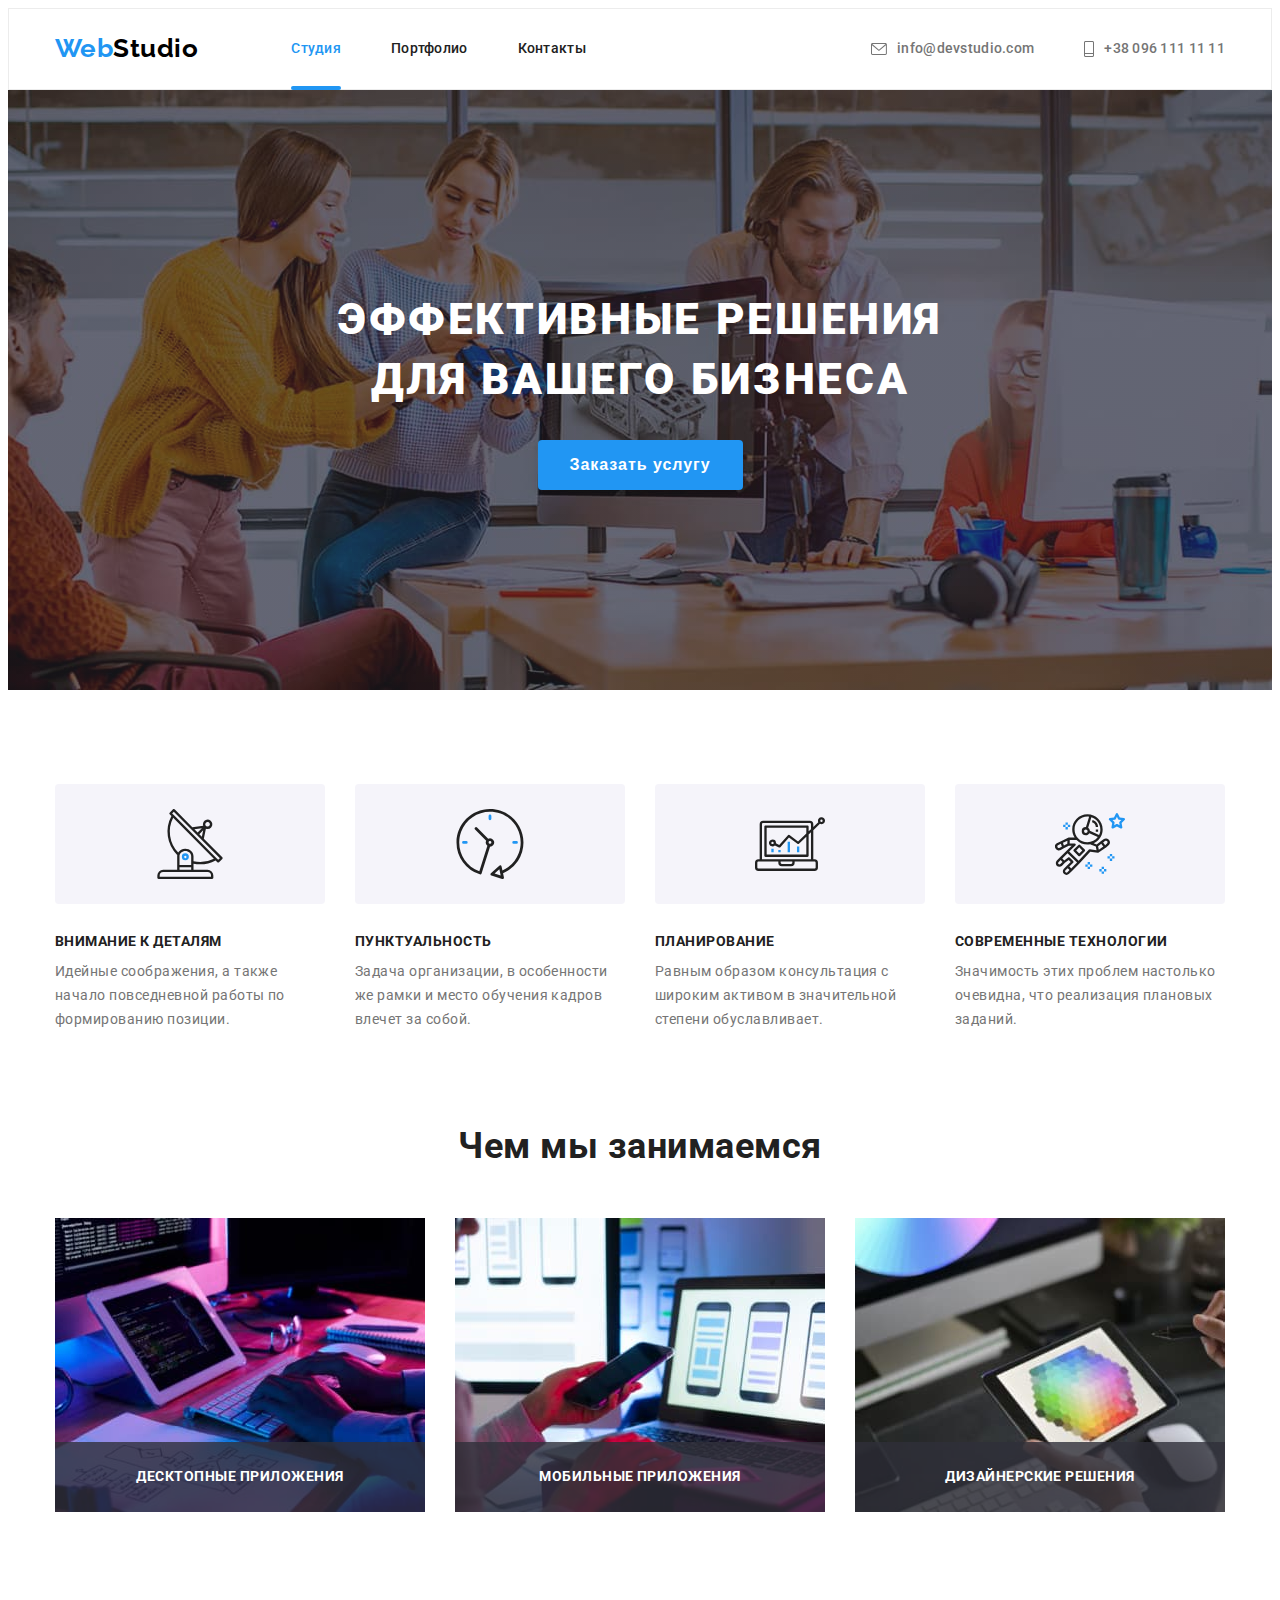
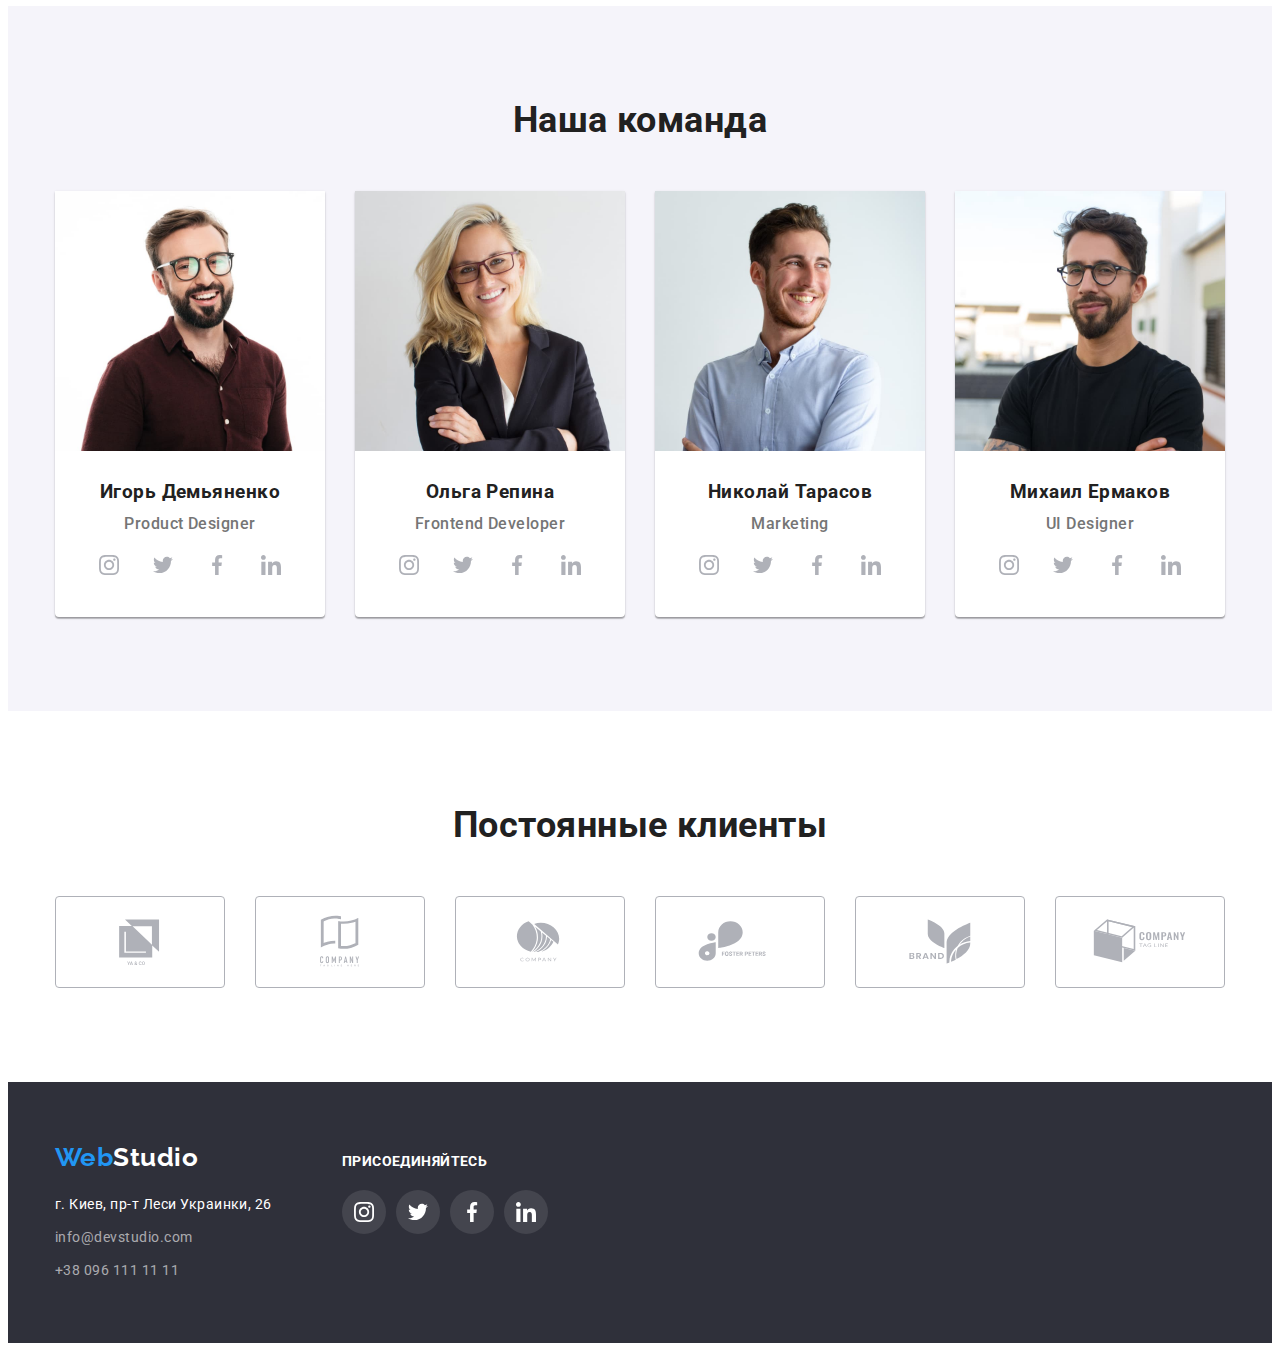
==== index.html @ a9500a22 "Добавляет стартовые файлы проекта" ====
<!DOCTYPE html>
<html lang="ru">
  <head>
    <meta charset="UTF-8" />
    <meta name="viewport" content="width=device-width, initial-scale=1.0" />
    <title>Document</title>
    <link rel="preconnect" href="https://fonts.gstatic.com" />
    <link
      href="https://fonts.googleapis.com/css2?family=Raleway:wght@700&family=Roboto:wght@400;500;700;900&display=swap"
      rel="stylesheet"
    />
    <link
      rel="stylesheet"
      href="https://cdnjs.cloudflare.com/ajax/libs/modern-normalize/1.0.0/modern-normalize.min.css"
      integrity="sha512-ISS7cAi1PEhQ8jnbJpJZMd29NlhNj4AWYyLOSp2CE/CsHxTCu+r+t0D2yoJudVrd0/8fTVPUVDzY5Tvli75u/g=="
      crossorigin="anonymous"
      referrerpolicy="no-referrer"
    />
    <link rel="stylesheet" href="./css/styles.css" />
  </head>

  <body>
    <!-- Шапка сайта -->
    <header class="page-header">
      <div class="container main-nav">
        <nav class="nav">
          <a href="./index.html" class="logo">
            <span class="logo-web">Web</span
            ><span class="logo-studio">Studio</span>
          </a>
          <ul class="site-nav list">
            <li class="item">
              <a href="./index.html" class="link active-link">Студия</a>
            </li>
            <li class="item">
              <a href="./portfolio.html" class="link">Портфолио</a>
            </li>
            <li class="item">
              <a href="#address" class="link">Контакты</a>
            </li>
          </ul>
        </nav>

        <ul class="contact list">
          <li class="item">
            <a href="mailto:info@devstudio.com" class="contact-link mail"
              ><svg class="icon-mail" width="16" height="12">
                <use href="./images/icon.svg#icon-mail"></use>
              </svg>
              info@devstudio.com</a
            >
          </li>
          <li class="item">
            <a href="tel:+380961111111" class="contact-link tel">
              <svg class="icon-tel" width="10" height="16">
                <use href="./images/icon.svg#icon-tel"></use>
              </svg>
              +38 096 111 11 11</a
            >
          </li>
        </ul>
      </div>
    </header>

    <main>
      <!-- Герой -->
      <section class="hero">
        <div class="container">
          <h1 class="hero-title">эффективные решения для вашего бизнеса</h1>
          <button data-modal-open type="button" class="button">
            Заказать услугу
          </button>
        </div>
      </section>

      <!-- Преимущества -->
      <section class="section">
        <div class="container">
          <h2 class="none">Преимущества</h2>
          <ul class="feature-list list">
            <li class="item">
              <h3 class="title">ВНИМАНИЕ К ДЕТАЛЯМ</h3>
              <p class="text">
                Идейные соображения, а также начало повседневной работы по
                формированию позиции.
              </p>
            </li>
            <li class="item">
              <h3 class="title">ПУНКТУАЛЬНОСТЬ</h3>
              <p class="text">
                Задача организации, в особенности же рамки и место обучения
                кадров влечет за собой.
              </p>
            </li>
            <li class="item">
              <h3 class="title">ПЛАНИРОВАНИЕ</h3>
              <p class="text">
                Равным образом консультация с широким активом в значительной
                степени обуславливает.
              </p>
            </li>
            <li class="item">
              <h3 class="title">СОВРЕМЕННЫЕ ТЕХНОЛОГИИ</h3>
              <p class="text">
                Значимость этих проблем настолько очевидна, что реализация
                плановых заданий.
              </p>
            </li>
          </ul>
        </div>
      </section>

      <!-- Чем мы занимаемся -->
      <section class="section no-pdn-top">
        <div class="container">
          <h2 class="section-title">Чем мы занимаемся</h2>

          <ul class="job-list list">
            <li class="item">
              <img src="./images/print.jpg" alt="" width="370" height="294" />
              <p class="text-action">десктопные приложения</p>
            </li>
            <li class="item">
              <img src="./images/choose.jpg" alt="" width="370" height="294" />
              <p class="text-action">мобильные приложения</p>
            </li>
            <li class="item">
              <img src="./images/paint.jpg" alt="" width="370" height="294" />
              <p class="text-action">дизайнерские решения</p>
            </li>
          </ul>
        </div>
      </section>

      <!-- Команда -->
      <section class="team section">
        <div class="container">
          <h2 class="section-title">Наша команда</h2>
          <ul class="team-list list">
            <li class="item">
              <img src="./images/Igor.jpg" alt="" width="270" height="260" />
              <div class="card">
                <h3 class="title">Игорь Демьяненко</h3>
                <p lang="en" class="text">Product Designer</p>
                <ul class="social-networks list">
                  <li class="item">
                    <a href="" class="social-link">
                      <svg class="icon-insta" width="20" height="20">
                        <use href="./images/icon.svg#icon-instagram"></use>
                      </svg>
                    </a>
                  </li>
                  <li class="item">
                    <a href="" class="social-link">
                      <svg class="icon-insta" width="20" height="20">
                        <use href="./images/icon.svg#icon-twitter"></use>
                      </svg>
                    </a>
                  </li>
                  <li class="item">
                    <a href="" class="social-link">
                      <svg class="icon-insta" width="20" height="20">
                        <use href="./images/icon.svg#icon-facebook"></use>
                      </svg>
                    </a>
                  </li>
                  <li class="item">
                    <a href="" class="social-link">
                      <svg class="icon-insta" width="20" height="20">
                        <use href="./images/icon.svg#icon-linkedin"></use>
                      </svg>
                    </a>
                  </li>
                </ul>
              </div>
            </li>
            <li class="item">
              <img src="./images/Olga.jpg" alt="" width="270" height="260" />
              <div class="card">
                <h3 class="title">Ольга Репина</h3>
                <p lang="en" class="text">Frontend Developer</p>
                <ul class="social-networks list">
                  <li class="item">
                    <a href="" class="social-link">
                      <svg class="icon-insta" width="20" height="20">
                        <use href="./images/icon.svg#icon-instagram"></use>
                      </svg>
                    </a>
                  </li>
                  <li class="item">
                    <a href="" class="social-link">
                      <svg class="icon-insta" width="20" height="20">
                        <use href="./images/icon.svg#icon-twitter"></use>
                      </svg>
                    </a>
                  </li>
                  <li class="item">
                    <a href="" class="social-link">
                      <svg class="icon-insta" width="20" height="20">
                        <use href="./images/icon.svg#icon-facebook"></use>
                      </svg>
                    </a>
                  </li>
                  <li class="item">
                    <a href="" class="social-link">
                      <svg class="icon-insta" width="20" height="20">
                        <use href="./images/icon.svg#icon-linkedin"></use>
                      </svg>
                    </a>
                  </li>
                </ul>
              </div>
            </li>
            <li class="item">
              <img src="./images/Nikolai.jpg" alt="" width="270" height="260" />
              <div class="card">
                <h3 class="title">Николай Тарасов</h3>
                <p lang="en" class="text">Marketing</p>
                <ul class="social-networks list">
                  <li class="item">
                    <a href="" class="social-link">
                      <svg class="icon-insta" width="20" height="20">
                        <use href="./images/icon.svg#icon-instagram"></use>
                      </svg>
                    </a>
                  </li>
                  <li class="item">
                    <a href="" class="social-link">
                      <svg class="icon-insta" width="20" height="20">
                        <use href="./images/icon.svg#icon-twitter"></use>
                      </svg>
                    </a>
                  </li>
                  <li class="item">
                    <a href="" class="social-link">
                      <svg class="icon-insta" width="20" height="20">
                        <use href="./images/icon.svg#icon-facebook"></use>
                      </svg>
                    </a>
                  </li>
                  <li class="item">
                    <a href="" class="social-link">
                      <svg class="icon-insta" width="20" height="20">
                        <use href="./images/icon.svg#icon-linkedin"></use>
                      </svg>
                    </a>
                  </li>
                </ul>
              </div>
            </li>
            <li class="item">
              <img src="./images/Michal.jpg" alt="" width="270" height="260" />
              <div class="card">
                <h3 class="title">Михаил Ермаков</h3>
                <p lang="en" class="text">UI Designer</p>
                <ul class="social-networks list">
                  <li class="item">
                    <a href="" class="social-link">
                      <svg class="icon-insta" width="20" height="20">
                        <use href="./images/icon.svg#icon-instagram"></use>
                      </svg>
                    </a>
                  </li>
                  <li class="item">
                    <a href="" class="social-link">
                      <svg class="icon-twitter" width="20" height="20">
                        <use href="./images/icon.svg#icon-twitter"></use>
                      </svg>
                    </a>
                  </li>
                  <li class="item">
                    <a href="" class="social-link">
                      <svg class="icon-fb" width="20" height="20">
                        <use href="./images/icon.svg#icon-facebook"></use>
                      </svg>
                    </a>
                  </li>
                  <li class="item">
                    <a href="" class="social-link">
                      <svg class="icon-linkedin" width="20" height="20">
                        <use href="./images/icon.svg#icon-linkedin"></use>
                      </svg>
                    </a>
                  </li>
                </ul>
              </div>
            </li>
          </ul>
        </div>
      </section>

      <!-- Компании -->
      <section class="section">
        <div class="container">
          <h2 class="section-title">Постоянные клиенты</h2>
          <ul class="company-list list">
            <li class="item">
              <a href="" class="company-link">
                <svg class="icon-logo1" width="106" height="60">
                  <use href="./images/icon.svg#icon-Logo1"></use>
                </svg>
              </a>
            </li>
            <li class="item">
              <a href="" class="company-link">
                <svg class="icon-logo2" width="106" height="60">
                  <use href="./images/icon.svg#icon-Logo2"></use>
                </svg>
              </a>
            </li>
            <li class="item">
              <a href="" class="company-link">
                <svg class="icon-logo3" width="106" height="60">
                  <use href="./images/icon.svg#icon-Logo3"></use>
                </svg>
              </a>
            </li>
            <li class="item">
              <a href="" class="company-link">
                <svg class="icon-logo4" width="106" height="60">
                  <use href="./images/icon.svg#icon-Logo4"></use>
                </svg>
              </a>
            </li>
            <li class="item">
              <a href="" class="company-link">
                <svg class="icon-logo5" width="106" height="60">
                  <use href="./images/icon.svg#icon-Logo5"></use>
                </svg>
              </a>
            </li>
            <li class="item">
              <a href="" class="company-link">
                <svg class="icon-logo6" width="106" height="60">
                  <use href="./images/icon.svg#icon-Logo6"></use>
                </svg>
              </a>
            </li>
          </ul>
        </div>
      </section>
    </main>

    <!-- Футер -->
    <footer class="footer">
      <div class="container">
        <div class="footer-address">
          <a href="./index.html" class="logotip">
            <span class="logo-web">Web</span
            ><span class="logo-studio white-color">Studio</span>
          </a>
          <address class="address">
            <p class="town">г. Киев, пр-т Леси Украинки, 26</p>
            <ul class="footer-list list">
              <li class="item">
                <a href="mailto:info@devstudio.com" class="footer-link">
                  info@devstudio.com</a
                >
              </li>
              <li class="item">
                <a href="tel:+380961111111" class="footer-link"
                  >+38 096 111 11 11</a
                >
              </li>
            </ul>
          </address>
        </div>
        <div class="footer-social">
          <p class="footer-title">присоединяйтесь</p>
          <ul class="footer-social-list list">
            <li class="item">
              <a href="" class="footer-social-link">
                <svg class="footer-icon-insta" width="20" height="20">
                  <use href="./images/icon.svg#icon-instagram"></use>
                </svg>
              </a>
            </li>
            <li class="item">
              <a href="" class="footer-social-link">
                <svg class="footer-icon-twitter" width="20" height="20">
                  <use href="./images/icon.svg#icon-twitter"></use>
                </svg>
              </a>
            </li>
            <li class="item">
              <a href="" class="footer-social-link">
                <svg class="footer-icon-fb" width="20" height="20">
                  <use href="./images/icon.svg#icon-facebook"></use>
                </svg>
              </a>
            </li>
            <li class="item">
              <a href="" class="footer-social-link">
                <svg class="footer-icon-linkedin" width="20" height="20">
                  <use href="./images/icon.svg#icon-linkedin"></use>
                </svg>
              </a>
            </li>
          </ul>
        </div>
      </div>
    </footer>

    <div class="backdrop is-hidden" data-modal>
      <div class="modal">
        <button data-modal-close type="button" class="button-modal">
          <svg class="cross-icon" width="11" height="11">
            <use href="./images/icons.svg/cross.svg#icon-cross"></use>
          </svg>
        </button>
      </div>
    </div>

    <script src="./js/modal.js"></script>
  </body>
</html>
---- css/styles.css ----
/* цвет основного текста  #757575 */
/* вторичный цвет текста  #212121;
 */
/* белый #FFFFFF  */
/* акцент c #2196F3*/
/* вторичный цвет фона #2196F3; */

html {
  box-sizing: border-box;
}

*,
*::before,
*::after {
  box-sizing: inherit;
}

:root {
  --primary-text-color: #757575;
  --title-text-color: #212121;
  --accent-color: #2196f3;
  --primary-white-color: #ffffff;
  --primary-black-color: #000000;
  --bgd-color: #2f303a;
  --grey-color: #f5f4fa;
  --klients-fill: #afb1b8;
}

body {
  background-color: var(--primary-white-color);
  font-family: 'Roboto', sans-serif;
  color: var(--title-text-color);
  letter-spacing: 0.03em;
}

.container {
  width: 1200px;
  padding-left: 15px;
  padding-right: 15px;
  margin-left: auto;
  margin-right: auto;
}

.list {
  padding: 0;
  margin: 0;
  list-style: none;
}

img {
  display: block;
  max-width: 100%;
  height: auto;
}

a {
  text-decoration: none;
}

/* Header */

.page-header {
  border: 1px solid #ececec;
}

/* logo */

.logo-web {
  color: var(--accent-color);
}

.logo-studio {
  color: var(--primary-black-color);
}

.logo-studio.white-color {
  color: var(--primary-white-color);
}

.logo {
  font-family: 'Raleway', sans-serif;
  font-weight: 700;
  font-size: 26px;
  line-height: 1.19;
  padding-top: 24px;
  padding-bottom: 25px;
}

.logo:hover,
.logotip:hover {
  color: var(--accent-color);
  transition: color 250ms cubic-bezier(0.4, 0, 0.2, 1);
}

/* Nav */

.main-nav,
.nav {
  display: flex;
  align-items: center;
}

.site-nav {
  display: flex;
  margin-top: 0;
  margin-bottom: 0;
  margin-left: 93px;
  padding: 0;
}

.site-nav .item + .item {
  margin-left: 50px;
}

/*.site-nav .site-nav-li {
  margin-right: 50px;
}

.site-nav .site-nav-li:last-child {
  margin-right: 0;
}*/

/*.site-nav .site-nav-li:not(:last-child) {
  margin-right: 50px
}*/

.site-nav .link {
  position: relative;
  display: block;
  font-weight: 500;
  font-size: 14px;
  line-height: 1.14;
  letter-spacing: 0.02em;
  padding-top: 32px;
  padding-bottom: 32px;
}

/* Contact */

.contact {
  display: flex;
  margin: 0;
  padding: 0;
  margin-left: auto;
}

.contact .item {
  display: flex;
  align-items: center;
}

.contact .item + .item {
  margin-left: 50px;
}

.contact .contact-link {
  display: flex;
  align-items: center;
  color: var(--primary-text-color);
  fill: var(--primary-text-color);

  font-weight: 500;
  font-size: 14px;
  line-height: 1.14;
  letter-spacing: 0.02em;

  padding-top: 32px;
  padding-bottom: 32px;
}

.site-nav .link:hover,
.site-nav .link:focus,
.contact .contact-link:hover,
.contact .contact-link:focus,
.site-nav .active-link {
  color: var(--accent-color);
  fill: var(--accent-color);
  transition: color 250ms cubic-bezier(0.4, 0, 0.2, 1),
    fill 250ms cubic-bezier(0.4, 0, 0.2, 1);
}

.link.active-link::after {
  position: absolute;
  content: '';
  width: 100%;
  height: 4px;
  bottom: -1px;
  left: 0;
  background: var(--accent-color);
  border-radius: 2px;
}

.icon-mail,
.icon-tel {
  margin-right: 10px;
}

/* .mail::before {
  display: inline-flex;
  content: '';
  width: 16px;
  height: 12px;
  margin-right: 10px;
  background: var(--primary-white-color);
  background-image: url(../images/icons.svg/mail.svg);
  background-size: contain;
  background-repeat: no-repeat;
} */

/* .tel::before {
  display: inline-flex;
  content: '';
  width: 10px;
  height: 16px;
  margin-right: 10px;
  background: var(--primary-white-color);
  background-image: url(../images/icons.svg/tel.svg);
  background-size: contain;
  background-repeat: no-repeat; } */

.link {
  color: var(--title-text-color);
}

/* Hero */

.hero {
  background-image: linear-gradient(
      to right,
      rgba(47, 48, 58, 0.4),
      rgba(47, 48, 58, 0.4)
    ),
    url('../images/hero.jpg');
  background-color: var(--bgd-color);
  background-repeat: no-repeat;
  background-position: center;
  background-size: cover;

  max-width: 1600px;
  height: 600px;
  text-align: center;

  padding-top: 200px;
  padding-bottom: 200px;
  margin-left: auto;
  margin-right: auto;
}

.hero-title {
  color: var(--primary-white-color);
  font-weight: 900;
  font-size: 44px;
  line-height: 1.36;
  letter-spacing: 0.06em;
  text-transform: uppercase;

  width: 696px;
  margin-top: 0;
  margin-bottom: 30px;
  margin-left: auto;
  margin-right: auto;
}

/* Backdrop */

.backdrop {
  position: fixed;
  top: 0;
  left: 0;

  width: 100%;
  height: 100%;

  background: rgba(0, 0, 0, 0.2);
  opacity: 1;
  transition: opacity 250ms cubic-bezier(0.4, 0, 0.2, 1);
}

.backdrop.is-hidden {
  opacity: 0;
  pointer-events: none;
}

.backdrop.is-hidden .modal {
  transform: translate(-50%, -50%) scale(0.9);
}

.modal {
  position: absolute;
  top: 50%;
  left: 50%;
  transform: translate(-50%, -50%) scale(1);
  transition: transform 250ms cubic-bezier(0.4, 0, 0.2, 1);

  min-width: 528px;
  min-height: 581px;
  padding: 8px;

  background-color: var(--primary-white-color);
  box-shadow: 0px 1px 3px rgba(0, 0, 0, 0.12), 0px 1px 1px rgba(0, 0, 0, 0.14),
    0px 2px 1px rgba(0, 0, 0, 0.2);
  border-radius: 4px;
}

/* Button */

.button {
  display: block;
  color: var(--primary-white-color);
  background-color: var(--accent-color);
  font-weight: 700;
  font-size: 16px;
  line-height: 1.87;
  text-align: center;
  letter-spacing: 0.06em;
  cursor: pointer;
  border-radius: 4px;
  border: 0;
  box-shadow: 0px 4px 4px rgba(0, 0, 0, 0.15);
  padding: 10px 32px;
  margin: 0 auto;
  min-width: 200px;
  transition: background-color 250ms cubic-bezier(0.4, 0, 0.2, 1);
}

.button-modal {
  position: absolute;
  top: 8px;
  right: 8px;
  padding: 0;

  width: 30px;
  height: 30px;

  display: flex;
  justify-content: center;
  align-items: center;

  background: var(--primary-white-color);
  border: 1px solid rgba(0, 0, 0, 0.1);
  border-radius: 50%;
}

.button-modal:hover,
.button-modal:focus {
  cursor: pointer;
  transition: background-color 250ms cubic-bezier(0.4, 0, 0.2, 1);
}

.cross-icon {
  fill: currentColor;
}

.button-portfolio {
  display: block;
  background-color: var(--grey-color);
  font-weight: 500;
  font-size: 16px;
  line-height: 1.62;
  text-align: center;
  cursor: pointer;
  outline: none;
  border: 0;
  border-radius: 4px;
  padding: 6px 22px;
}

.button-all {
  display: block;
  color: var(--primary-white-color);
  background-color: var(--accent-color);
  font-weight: 500;
  font-size: 16px;
  line-height: 1.62;
  text-align: center;
  outline: none;
  border: 0;
  border-radius: 4px;
  padding: 6px 22px;
}

.button-all:hover,
.button-all:focus,
.button-portfolio:hover,
.button-portfolio:focus {
  color: var(--primary-white-color);
  background-color: var(--accent-color);
  outline: none;
  border: 0;
  box-shadow: 0px 3px 1px rgba(0, 0, 0, 0.1), 0px 1px 2px rgba(0, 0, 0, 0.08),
    0px 2px 2px rgba(0, 0, 0, 0.12);
  transition: background-color 250ms cubic-bezier(0.4, 0, 0.2, 1);
}

/* Section */

.section {
  padding-top: 94px;
  padding-bottom: 94px;
}

.team {
  background-color: var(--grey-color);
}

.section-title {
  font-weight: 700;
  font-size: 36px;
  line-height: 1.16;
  text-align: center;
  margin-top: 0;
  margin-bottom: 50px;
}

.no-pdn-top {
  padding-top: 0;
}

.none {
  display: none;
}

/* Portflio */

.btn-list {
  display: flex;
  margin-bottom: 50px;
  justify-content: center;
}

.btn-list .item:hover,
.btn-list .item:focus {
  box-shadow: 0px 3px 1px rgba(0, 0, 0, 0.1), 0px 1px 2px rgba(0, 0, 0, 0.08),
    0px 2px 2px rgba(0, 0, 0, 0.12);
  cursor: pointer;
  transition: background-color 250ms cubic-bezier(0.4, 0, 0.2, 1),
    box-shadow 250ms cubic-bezier(0.4, 0, 0.2, 1);
}

.btn-list .item + .item {
  margin-left: 8px;
}

.portfolio-list {
  display: flex;
  flex-wrap: wrap;
}

.portfolio-list .item {
  width: 370px;
  margin-right: 30px;
  margin-bottom: 30px;
  border: 1px solid #eeeeee;
}

.portfolio-list .item:nth-child(3n) {
  margin-right: 0;
}

.portfolio-list .item:nth-last-child(-n + 3) {
  margin-bottom: 0;
}

.portfolio-list .item:hover,
.portfolio-list .item:focus {
  box-shadow: 0px 1px 1px rgba(0, 0, 0, 0.12), 0px 4px 4px rgba(0, 0, 0, 0.06),
    1px 4px 6px rgba(0, 0, 0, 0.16);
  cursor: pointer;
  transition: box-shadow 250ms cubic-bezier(0.4, 0, 0.2, 1);
}

.portfolio-list .card-link {
  display: block;
  color: var(--primary-text-color);
  transition: box-shadow 250ms cubic-bezier(0.4, 0, 0.2, 1);
}

.portfolio-list .card-link:hover,
.portfolio-list .card-link:focus {
  box-shadow: 0px 1px 1px rgba(0, 0, 0, 0.12), 0px 4px 4px rgba(0, 0, 0, 0.06),
    1px 4px 6px rgba(0, 0, 0, 0.16);
  transition: box-shadow 250ms cubic-bezier(0.4, 0, 0.2, 1);
}

/* Альтернатива */

/* .portfolio-list .item:nth-child(3n) {
  margin-right: 30px;
} */

/* .portfolio-list .item:not(:nth-last-child(-n+3)) {
  margin-bottom: 30px;
} */

/* .portfolio-list .item {
  width: calc((100% - 60px)/3);
  margin-right: 30px;
} */

.portfolio-list .card {
  position: relative;
  overflow: hidden;
}

.portfolio-list .card-img {
  display: block;
}

.portfolio-list .card-overlay {
  position: absolute;
  z-index: 1;
  display: flex;
  align-items: center;

  width: 100%;
  height: 294px;

  background: var(--accent-color);
  padding: 24px;

  transition: transform 250ms cubic-bezier(0.4, 0, 0.2, 1);
}

.portfolio-list .card-link:hover .card-overlay,
.portfolio-list .card-link:focus .card-overlay {
  transform: translateY(-100%);
  transition: background-color 250ms cubic-bezier(0.4, 0, 0.2, 1),
    transform 250ms cubic-bezier(0.4, 0, 0.2, 1);
}

.portfolio-list .card-text {
  font-size: 18px;
  line-height: 1.556;
  color: var(--primary-white-color);
  margin: 0;
  padding: 0;
  bottom: 0;
}

.portfolio-list .portfolio-card {
  padding: 20px 24px;
  border: 1px solid #eeeeee;
}

.portfolio-title {
  font-weight: 700;
  font-size: 18px;
  line-height: 2;
  letter-spacing: 0.06em;
  margin-top: 0;
  margin-bottom: 4px;
  color: var(--title-text-color);
}

.portfolio-text {
  color: var(--primary-text-color);
  font-size: 16px;
  line-height: 1.87;
  margin-top: 0;
  margin-bottom: 0;
}

/* Features */

.feature-list {
  display: flex;
  margin: 0;
  padding: 0;
}

.feature-list .item {
  width: 270px;
}

.feature-list .item + .item {
  margin-left: 30px;
}

.feature-list .item::before {
  display: block;
  content: '';
  /* width: 270px; */
  height: 120px;
  background: var(--grey-color);
  border-radius: 4px;
  margin-bottom: 30px;
}

.feature-list .item:nth-child(1):before {
  background-image: url(../images/icons.svg/antenna\ 1.svg);
  background-repeat: no-repeat;
  background-position: center;
}

.feature-list .item:nth-child(2):before {
  background-image: url(../images/icons.svg/clock\ 1.svg);
  background-repeat: no-repeat;
  background-position: center;
}

.feature-list .item:nth-child(3):before {
  background-image: url(../images/icons.svg/diagram\ 1.svg);
  background-repeat: no-repeat;
  background-position: center;
}

.feature-list .item:nth-child(4):before {
  background-image: url(../images/icons.svg/astronaut\ 1.svg);
  background-repeat: no-repeat;
  background-position: center;
}

.feature-list .title {
  font-weight: 700;
  font-size: 14px;
  line-height: 1.14;
  text-transform: uppercase;
  margin-top: 0;
  margin-bottom: 10px;
}

.feature-list .text {
  color: var(--primary-text-color);
  font-size: 14px;
  line-height: 1.71;
  margin: 0;
  padding: 0;
}
/* Job-list */

.job-list {
  display: flex;
  position: relative;
}

.job-list .item {
  position: relative;
}

.job-list .text-action {
  position: absolute;
  margin: 0;
  padding: 0;
  bottom: 0;
  left: 0;

  width: 100%;
  height: 70px;

  display: flex;
  justify-content: center;
  align-items: center;

  background: rgba(47, 48, 58, 0.8);
  font-weight: 700;
  font-size: 14px;
  line-height: 1.14;
  text-align: center;
  text-transform: uppercase;
  color: var(--primary-white-color);
}

.job-list .item + .item {
  margin-left: 30px;
}

/* Team */

.team-list {
  display: flex;
}

.team-list .item {
  background: var(--primary-white-color);
  box-shadow: 0px 1px 3px rgba(0, 0, 0, 0.12), 0px 1px 1px rgba(0, 0, 0, 0.14),
    0px 2px 1px rgba(0, 0, 0, 0.2);
  border-radius: 0px 0px 4px 4px;
}

.team-list .item + .item {
  margin-left: 30px;
}

.team-list .card {
  font-weight: 500;
  font-size: 16px;
  line-height: 1.19;
  text-align: center;

  margin: 0;
  padding-top: 30px;
  padding-bottom: 30px;
  padding-left: 32px;
  padding-right: 32px;
}

.team-list .title {
  margin-top: 0;
  margin-bottom: 10px;
  padding: 0;
}

.team-list .text {
  color: var(--primary-text-color);
  margin-top: 0;
  margin-bottom: 10px;
  padding: 0;
}

.social-networks {
  display: flex;
}

.social-networks .item {
  /* display: inline-flex;
  align-items: center;
  width: 44px;
  height: 44px;
  background: var(--primary-white-color);
  background-size: 20px;
  background-repeat: no-repeat;
  background-position: center;
  border-radius: 50%; */
  box-shadow: none;
}

.social-networks .item + .item {
  margin-left: 10px;
}

.social-networks .social-link {
  display: inline-flex;
  justify-content: center;
  align-items: center;

  width: 44px;
  height: 44px;
  border-radius: 50%;

  background: var(--primary-white-color);
  fill: var(--klients-fill);
}

.social-networks .social-link:hover,
.social-networks .social-link:focus {
  fill: var(--primary-white-color);
  background: var(--accent-color);
  cursor: pointer;
  transition: background-color 250ms cubic-bezier(0.4, 0, 0.2, 1),
    fill 250ms cubic-bezier(0.4, 0, 0.2, 1);
}

/* .social-networks .item:nth-child(1) {
  background-image: url(../images/icons.svg/instagram2.svg);
}

.social-networks .item:nth-child(2) {
  background-image: url(../images/icons.svg/twitter2.svg);
}

.social-networks .item:nth-child(3) {
  background-image: url(../images/icons.svg/facebook2.svg);
}

.social-networks .item:nth-child(4) {
  background-image: url(../images/icons.svg/linkedin2.svg);
}

.social-networks .item:hover {
  background-color: var(--accent-color);
  cursor: pointer;
}

.social-networks .item:nth-child(1):hover {
  background-image: url(../images/icons.svg/instagram.svg);
}

.social-networks .item:nth-child(2):hover {
  background-image: url(../images/icons.svg//twitter.svg);
}

.social-networks .item:nth-child(3):hover {
  background-image: url(../images/icons.svg/facebook.svg);
}

.social-networks .item:nth-child(4):hover {
  background-image: url(../images/icons.svg/linkedin.svg);
} */

/* Company-list */

.company-list {
  display: flex;
}

.company-list .item {
  display: inline-flex;
  align-items: center;
  justify-content: center;

  outline: none;
}

.company-list .item + .item {
  margin-left: 30px;
}

.company-list .company-link {
  fill: var(--klients-fill);
  /* padding: 16px 32px; */
  display: flex;
  align-items: center;
  justify-content: center;

  width: 170px;
  height: 92px;
  border: 1px solid #afb1b8;
  border-radius: 4px;
  padding: 16px 32px;
  transition: fill 250ms cubic-bezier(0.4, 0, 0.2, 1),
    border-color 250ms cubic-bezier(0.4, 0, 0.2, 1);
}

.company-list .company-link:hover,
.company-list .company-link:focus {
  fill: var(--accent-color);
  border: 1px solid var(--accent-color);
  transition: fill 250ms cubic-bezier(0.4, 0, 0.2, 1),
    border-color 250ms cubic-bezier(0.4, 0, 0.2, 1);
}

/* .company-list .item:nth-child(1) {
  background-image: url(../images/icons.svg/Logo1.svg);
  background-repeat: no-repeat;
  background-position: center;
}

.company-list .item:nth-child(2) {
  background-image: url(../images/icons.svg/Logo2.svg);
  background-repeat: no-repeat;
  background-position: center;
}

.company-list .item:nth-child(3) {
  background-image: url(../images/icons.svg/Logo3.svg);
  background-repeat: no-repeat;
  background-position: center;
}

.company-list .item:nth-child(4) {
  background-image: url(../images/icons.svg/Logo4.svg);
  background-repeat: no-repeat;
  background-position: center;
}

.company-list .item:nth-child(5) {
  background-image: url(../images/icons.svg/Logo5.svg);
  background-repeat: no-repeat;
  background-position: center;
}

.company-list .item:nth-child(6) {
  background-image: url(../images/icons.svg/Logo6.svg);
  background-repeat: no-repeat;
  background-position: center;
}

.company-list .item:hover {
  fill: var(--accent-color);
  border: 1px solid var(--accent-color);
} */

/* Footer */

.footer {
  background-color: var(--bgd-color);
  padding-top: 60px;
  padding-bottom: 60px;
}

.footer .container {
  display: flex;
  align-items: baseline;
}

.footer-address {
  margin-right: 70px;
}

.logotip {
  display: block;
  font-family: 'Raleway', sans-serif;
  font-weight: 700;
  font-size: 26px;
  line-height: 1.19;
  margin-bottom: 20px;
}

.address {
  font-style: inherit;
}

.address .town {
  color: var(--primary-white-color);
  font-size: 14px;
  line-height: 1.71;
  margin-top: 0;
  margin-bottom: 9px;
}

.address .footer-link {
  color: rgba(255, 255, 255, 0.6);
  font-size: 14px;
  line-height: 1.71;
}

.address .footer-link:hover,
.address .footer-link:focus {
  color: var(--accent-color);
  transition: color 250ms cubic-bezier(0.4, 0, 0.2, 1);
}

.footer-list .item + .item {
  margin-top: 9px;
}

.footer-title {
  color: var(--primary-white-color);
  font-weight: 700;
  font-size: 14px;
  line-height: 1.14;
  letter-spacing: 0.03em;
  margin-top: 0;
  margin-bottom: 20px;
  text-transform: uppercase;
}

.footer-social-list {
  display: flex;
}

/* .footer-social-list .item {
  width: 44px;
  height: 44px;
  background: rgba(255, 255, 255, 0.1);
  background-repeat: no-repeat;
  background-position: center;
  border-radius: 50%;
} */

.footer-social-list .item + .item {
  margin-left: 10px;
}

.footer-social-list .footer-social-link {
  display: inline-flex;
  justify-content: center;
  align-items: center;

  width: 44px;
  height: 44px;
  border-radius: 50%;

  fill: var(--primary-white-color);
  background: rgba(255, 255, 255, 0.1);
}

.footer-social-list .footer-social-link:hover,
.footer-social-list .footer-social-link:focus {
  background: var(--accent-color);
  transition: background-color 250ms cubic-bezier(0.4, 0, 0.2, 1);
}

/* 
.footer-social-list .item:nth-child(1) {
  background-image: url(../images/icons.svg/instagram.svg);
}

.footer-social-list .item:nth-child(2) {
  background-image: url(../images/icons.svg/twitter.svg);
}

.footer-social-list .item:nth-child(3) {
  background-image: url(../images/icons.svg/facebook.svg);
}

.footer-social-list .item:nth-child(4) {
  background-image: url(../images/icons.svg/linkedin.svg);
}

.footer-social-list .item:hover {
  background-color: var(--accent-color);
  cursor: pointer;
} */
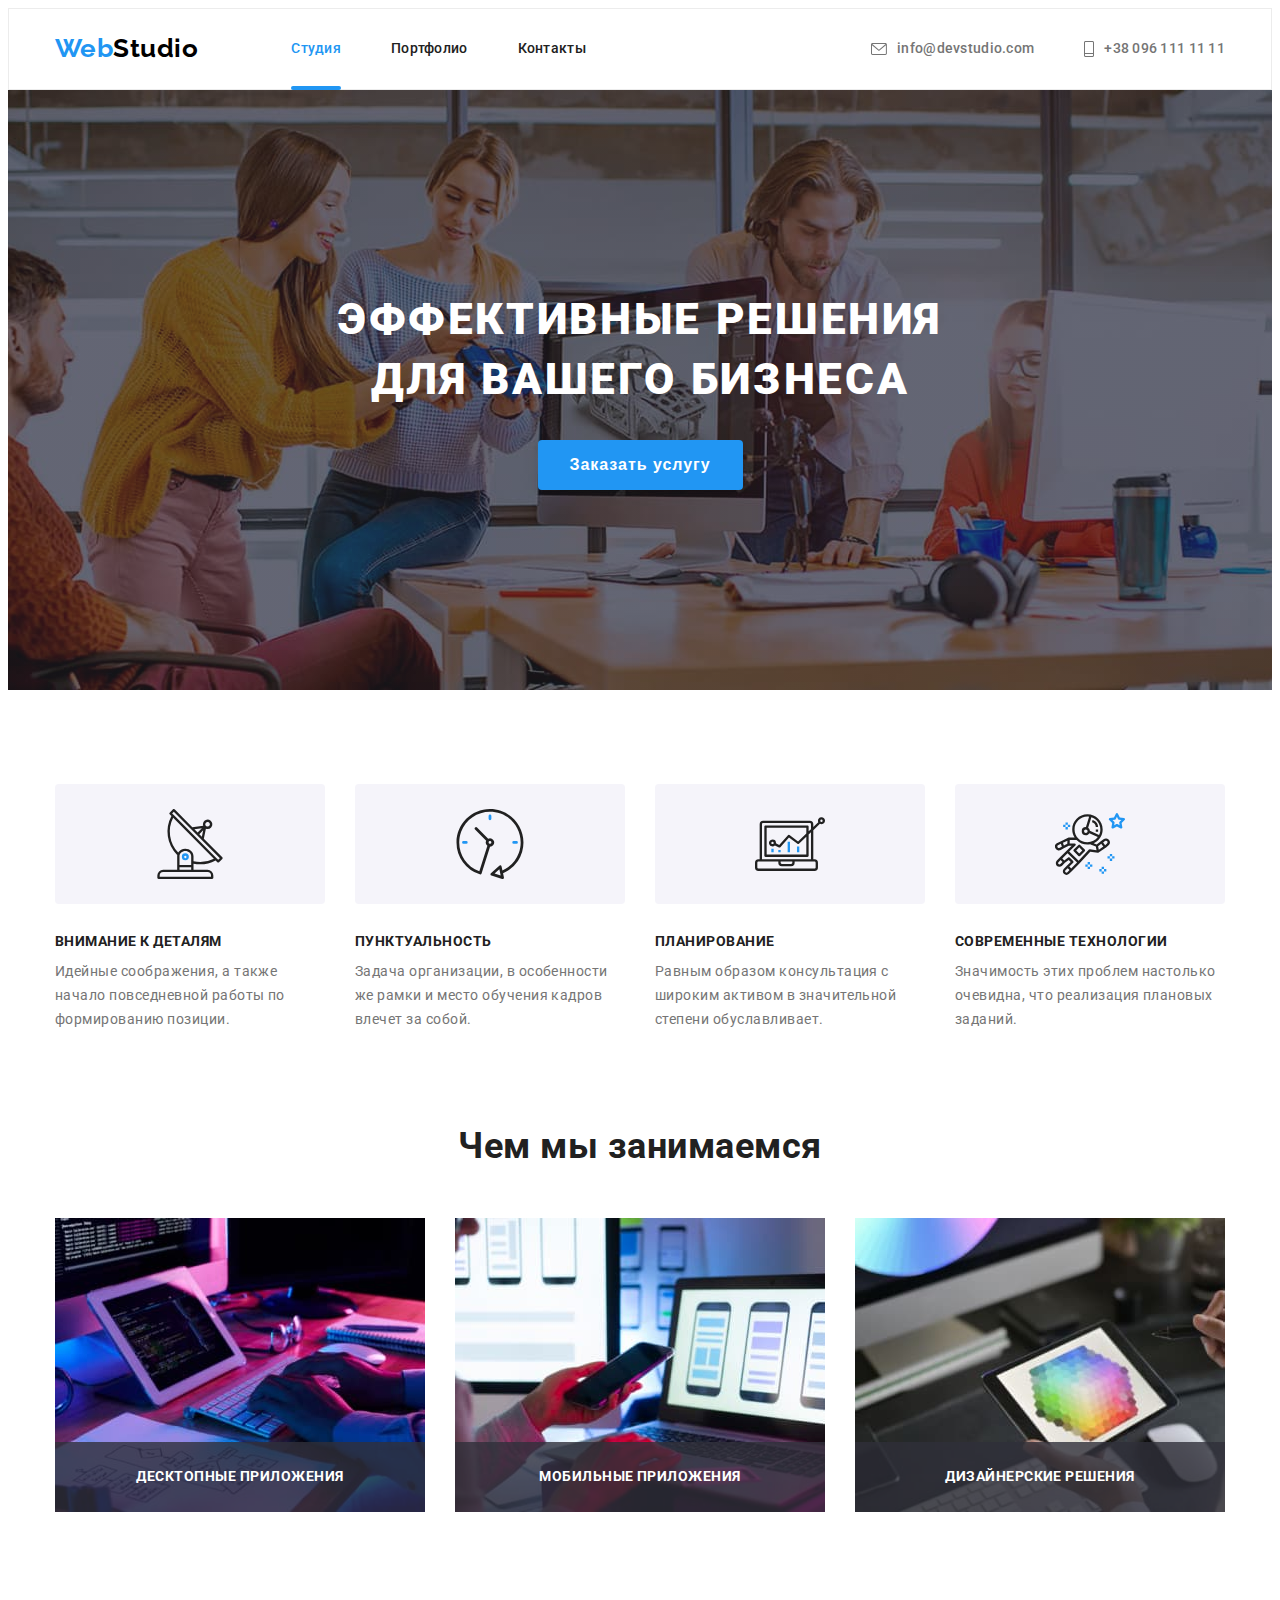
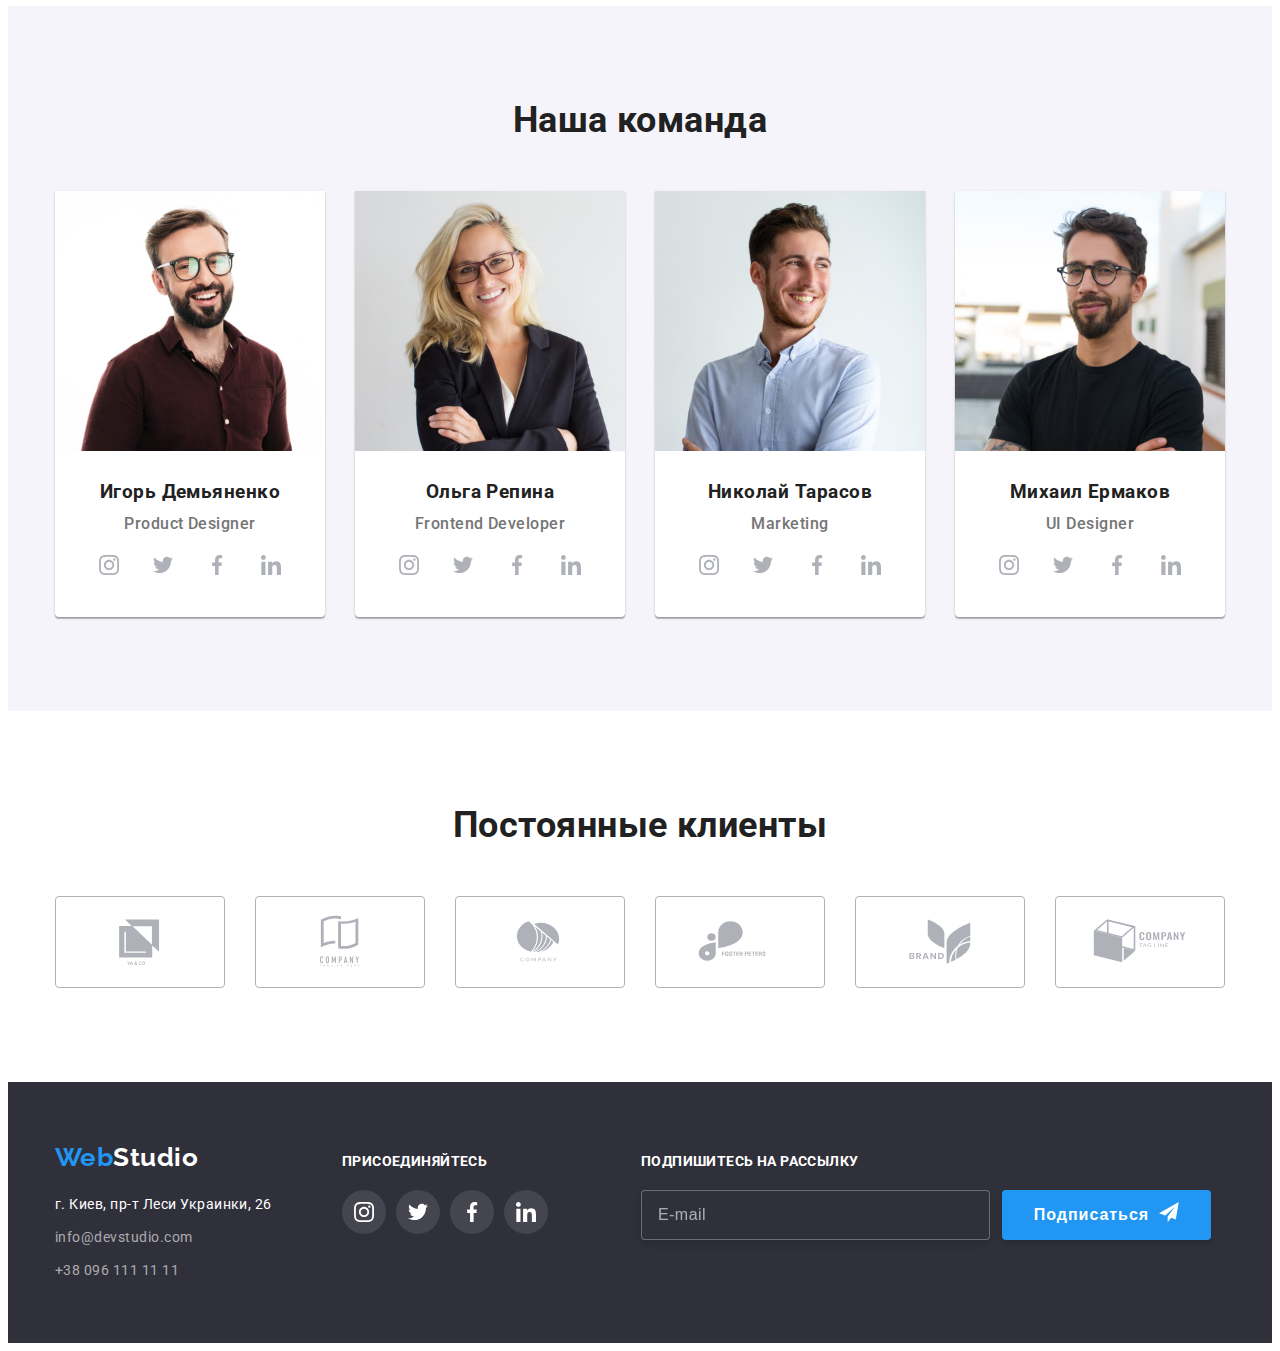
==== commit 197df236: "Добавляет изменения" ====
--- a/index.html
+++ b/index.html
@@ -398,6 +398,24 @@
             </li>
           </ul>
         </div>
+
+        <form class="subscribe">
+          <p class="footer-title">подпишитесь на рассылку</p>
+          <div class="form">
+            <input
+              class="input-mail"
+              type="email"
+              name="mail"
+              placeholder="E-mail"
+            />
+            <button class="button" type="submit">
+              Подписаться
+              <svg class="send-icon" width="24" height="24">
+                <use href="./images/icons.svg/send.svg#icon-icon-send"></use>
+              </svg>
+            </button>
+          </div>
+        </form>
       </div>
     </footer>
 
@@ -408,6 +426,61 @@
             <use href="./images/icons.svg/cross.svg#icon-cross"></use>
           </svg>
         </button>
+
+        <form class="user-form">
+          <p class="caption-form">Оставьте свои данные, мы вам перезвоним</p>
+          <label class="label-form">
+            <span class="text-form">Имя</span>
+            <span class="field-form"
+              ><input class="input-form" type="text" name="name" required />
+              <svg class="icon-form" width="18" height="18">
+                <use href="./images/icons.svg/form.svg#icon-person"></use>
+              </svg>
+            </span>
+          </label>
+
+          <label class="label-form">
+            <span class="text-form">Телефон</span>
+            <span class="field-form"
+              ><input class="input-form" type="tel" name="tel" required />
+              <svg class="icon-form" width="18" height="18">
+                <use href="./images/icons.svg/form.svg#icon-tel"></use>
+              </svg>
+            </span>
+          </label>
+
+          <label class="label-form">
+            <span class="text-form">Почта</span>
+            <span class="field-form"
+              ><input class="input-form" type="email" name="email" required />
+              <svg class="icon-form" width="18" height="18">
+                <use href="./images/icons.svg/form.svg#icon-mail"></use>
+              </svg>
+            </span>
+          </label>
+
+          <label class="label-form">
+            <span class="text-form">Комментарий</span>
+            <textarea
+              class="comment"
+              name="comment"
+              placeholder="Введите текст"
+            ></textarea>
+          </label>
+
+          <label class="agree-form"
+            ><input
+              class="check-form"
+              type="checkbox"
+              name="check-form"
+              required
+            /><span class="check-icon none"></span>Соглашаюсь с рассылкой и
+            принимаю&nbsp<a class="link-form" href="">
+              Условия договора</a
+            ></label
+          >
+          <button class="button btn-send" type="submit">Отправить</button>
+        </form>
       </div>
     </div>
 
--- a/css/styles.css
+++ b/css/styles.css
@@ -259,47 +259,6 @@
   margin-bottom: 30px;
   margin-left: auto;
   margin-right: auto;
-}
-
-/* Backdrop */
-
-.backdrop {
-  position: fixed;
-  top: 0;
-  left: 0;
-
-  width: 100%;
-  height: 100%;
-
-  background: rgba(0, 0, 0, 0.2);
-  opacity: 1;
-  transition: opacity 250ms cubic-bezier(0.4, 0, 0.2, 1);
-}
-
-.backdrop.is-hidden {
-  opacity: 0;
-  pointer-events: none;
-}
-
-.backdrop.is-hidden .modal {
-  transform: translate(-50%, -50%) scale(0.9);
-}
-
-.modal {
-  position: absolute;
-  top: 50%;
-  left: 50%;
-  transform: translate(-50%, -50%) scale(1);
-  transition: transform 250ms cubic-bezier(0.4, 0, 0.2, 1);
-
-  min-width: 528px;
-  min-height: 581px;
-  padding: 8px;
-
-  background-color: var(--primary-white-color);
-  box-shadow: 0px 1px 3px rgba(0, 0, 0, 0.12), 0px 1px 1px rgba(0, 0, 0, 0.14),
-    0px 2px 1px rgba(0, 0, 0, 0.2);
-  border-radius: 4px;
 }
 
 /* Button */
@@ -992,3 +951,212 @@
   background-color: var(--accent-color);
   cursor: pointer;
 } */
+
+.subscribe {
+  width: 570px;
+  margin-left: 93px;
+}
+
+.subscribe .form {
+  display: flex;
+}
+
+.subscribe .input-mail {
+  width: 358px;
+  height: 50px;
+  padding: 15px 16px;
+  margin-right: 12px;
+
+  font-size: 16px;
+  line-height: 1.25;
+  align-items: center;
+  letter-spacing: 0.03em;
+
+  color: rgba(255, 255, 255, 0.6);
+  background: var(--bgd-color);
+  border: 1px solid rgba(255, 255, 255, 0.3);
+  filter: drop-shadow(0px 4px 4px rgba(0, 0, 0, 0.15));
+  border-radius: 4px;
+}
+
+.subscribe .input-mail::placeholder {
+  color: rgba(255, 255, 255, 0.6);
+}
+
+.subscribe .button {
+  display: flex;
+}
+
+.send-icon {
+  fill: currentColor;
+  width: 24px;
+  height: 24px;
+  margin-left: 10px;
+}
+
+/* Backdrop */
+
+.backdrop {
+  position: fixed;
+  top: 0;
+  left: 0;
+
+  width: 100%;
+  height: 100%;
+
+  background: rgba(0, 0, 0, 0.2);
+  opacity: 1;
+  transition: opacity 250ms cubic-bezier(0.4, 0, 0.2, 1);
+}
+
+.backdrop.is-hidden {
+  opacity: 0;
+  pointer-events: none;
+}
+
+.backdrop.is-hidden .modal {
+  transform: translate(-50%, -50%) scale(0.9);
+}
+
+.modal {
+  position: absolute;
+  top: 50%;
+  left: 50%;
+  transform: translate(-50%, -50%) scale(1);
+  transition: transform 250ms cubic-bezier(0.4, 0, 0.2, 1);
+
+  min-width: 528px;
+  min-height: 581px;
+  padding: 8px;
+
+  background-color: var(--primary-white-color);
+  box-shadow: 0px 1px 3px rgba(0, 0, 0, 0.12), 0px 1px 1px rgba(0, 0, 0, 0.14),
+    0px 2px 1px rgba(0, 0, 0, 0.2);
+  border-radius: 4px;
+}
+
+/* Form styles */
+.user-form {
+  padding: 40px;
+}
+
+.caption-form {
+  color: var(--title-text-color);
+  font-weight: 700;
+  font-size: 20px;
+  line-height: 1.15;
+  text-align: center;
+  letter-spacing: 0.03em;
+  margin-top: 0;
+  margin-bottom: 12px;
+}
+
+.label-form {
+  display: flex;
+  flex-direction: column;
+  margin-bottom: 10px;
+}
+
+.text-form {
+  color: var(--primary-text-color);
+  font-size: 12px;
+  line-height: 1.16;
+  letter-spacing: 0.01em;
+  margin-bottom: 4px;
+}
+
+.field-form {
+  display: flex;
+  position: relative;
+}
+
+.input-form {
+  width: 100%;
+  height: 40px;
+  padding-left: 42px;
+  padding-right: 42px;
+  font-size: 14px;
+  line-height: 1.14;
+  letter-spacing: 0.01em;
+  border: 1px solid rgba(33, 33, 33, 0.2);
+  border-radius: 4px;
+  transition: border-color 250ms cubic-bezier(0.4, 0, 0.2, 1);
+}
+
+.icon-form {
+  position: absolute;
+
+  left: 12px;
+  top: 50%;
+  transform: translateY(-50%);
+
+  fill: currentColor;
+  transition: color 250ms cubic-bezier(0.4, 0, 0.2, 1);
+}
+
+.comment {
+  width: 100%;
+  height: 120px;
+  padding: 12px 16px;
+  font-size: 14px;
+  line-height: 1.14;
+  letter-spacing: 0.01em;
+  border: 1px solid rgba(33, 33, 33, 0.2);
+  border-radius: 4px;
+  transition: border-color 250ms cubic-bezier(0.4, 0, 0.2, 1);
+  resize: none;
+}
+
+.input-form:focus,
+.comment:focus {
+  outline: none;
+  border-color: var(--accent-color);
+}
+
+.input-form:focus + .icon-form {
+  color: var(--accent-color);
+}
+
+.comment:placeholder-shown {
+  color: rgba(117, 117, 117, 0.5);
+}
+
+.check-form {
+  display: inline-flex;
+  margin-right: 7px;
+}
+
+.agree-form {
+  font-size: 14px;
+  line-height: 1.71;
+  letter-spacing: 0.03em;
+  color: var(--primary-text-color);
+}
+
+.check-icon {
+  width: 16px;
+  height: 15px;
+
+  border: 2px solid var(--title-text-color);
+  border-radius: 2px;
+  cursor: pointer;
+  margin-right: 7px;
+
+  transition: background-color 250ms cubic-bezier(0.4, 0, 0.2, 1),
+    border-color 250ms cubic-bezier(0.4, 0, 0.2, 1),
+    background-image 250ms cubic-bezier(0.4, 0, 0.2, 1);
+}
+
+.check-form:checked + .check-icon {
+  background-color: var(--accent-color);
+  border-color: var(--accent-color);
+}
+
+.link-form {
+  color: var(--accent-color);
+  text-decoration: underline;
+}
+
+.btn-send {
+  margin-top: 30px;
+}
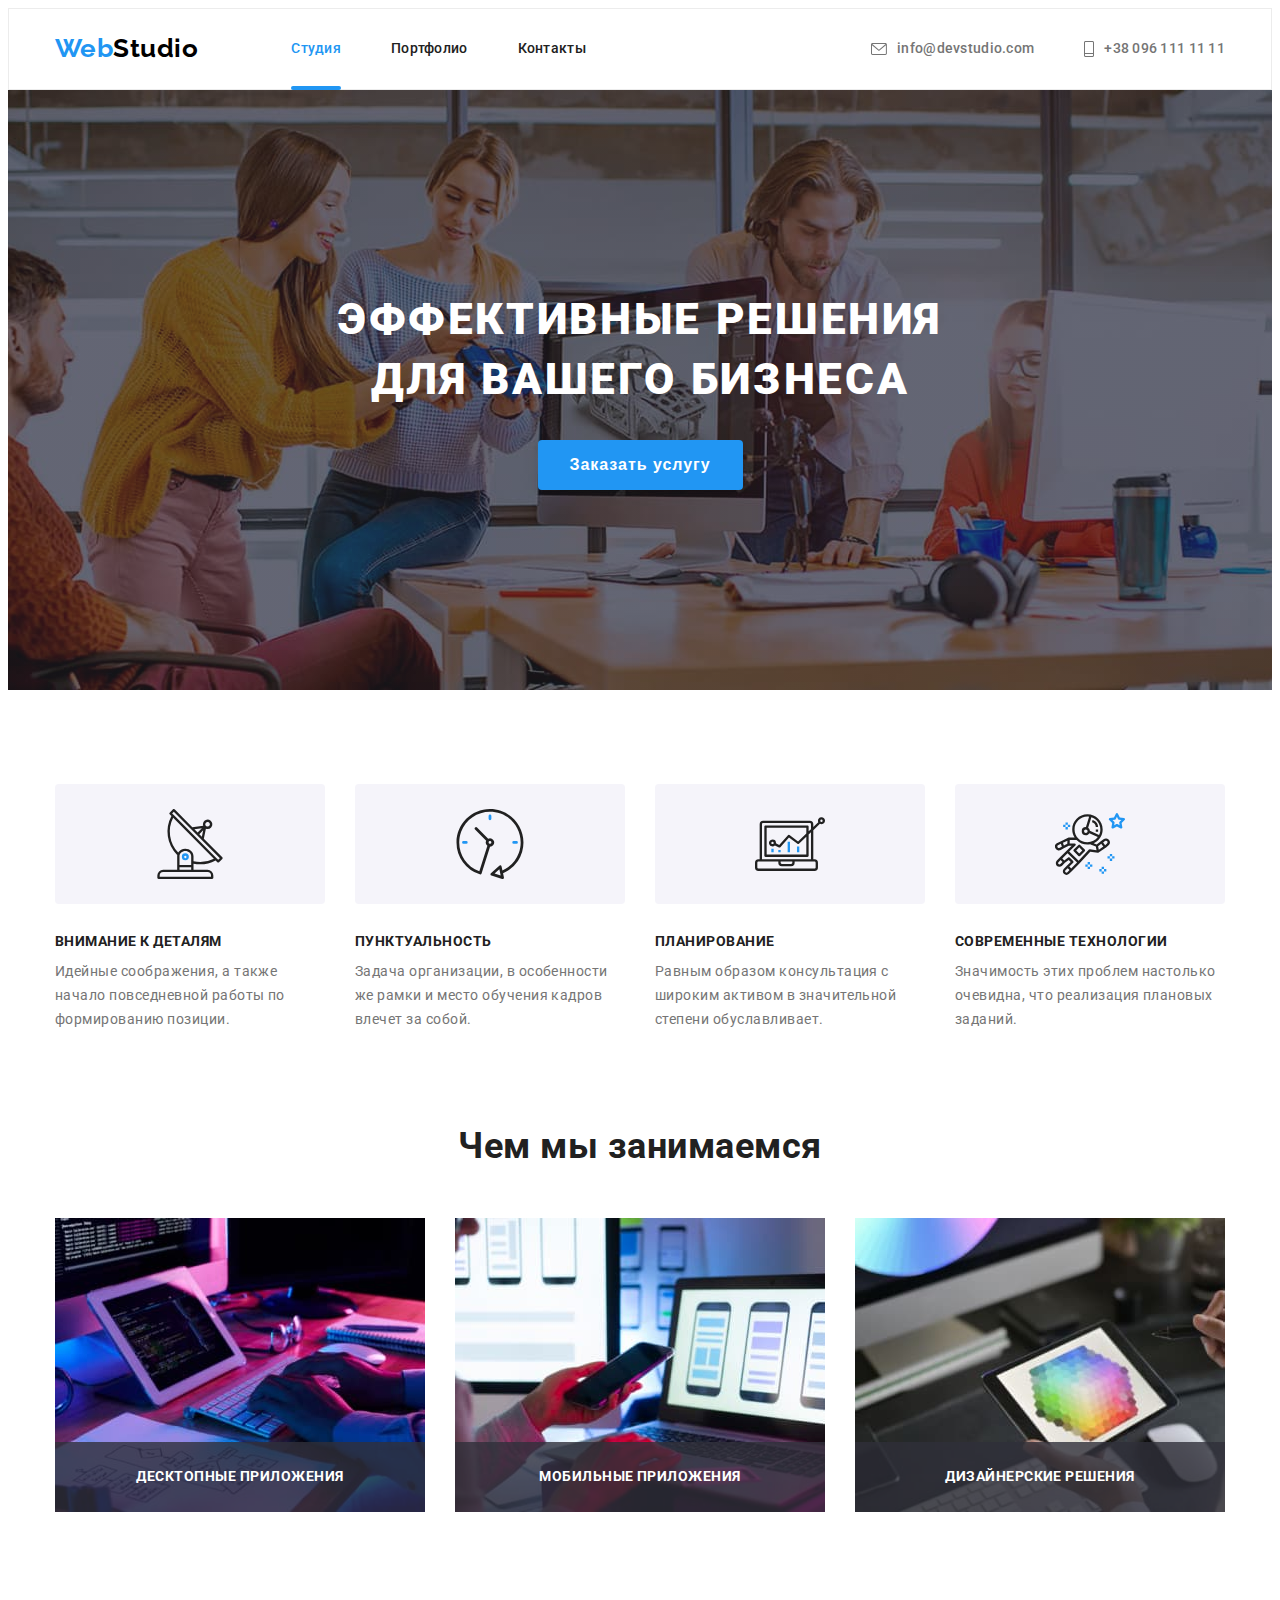
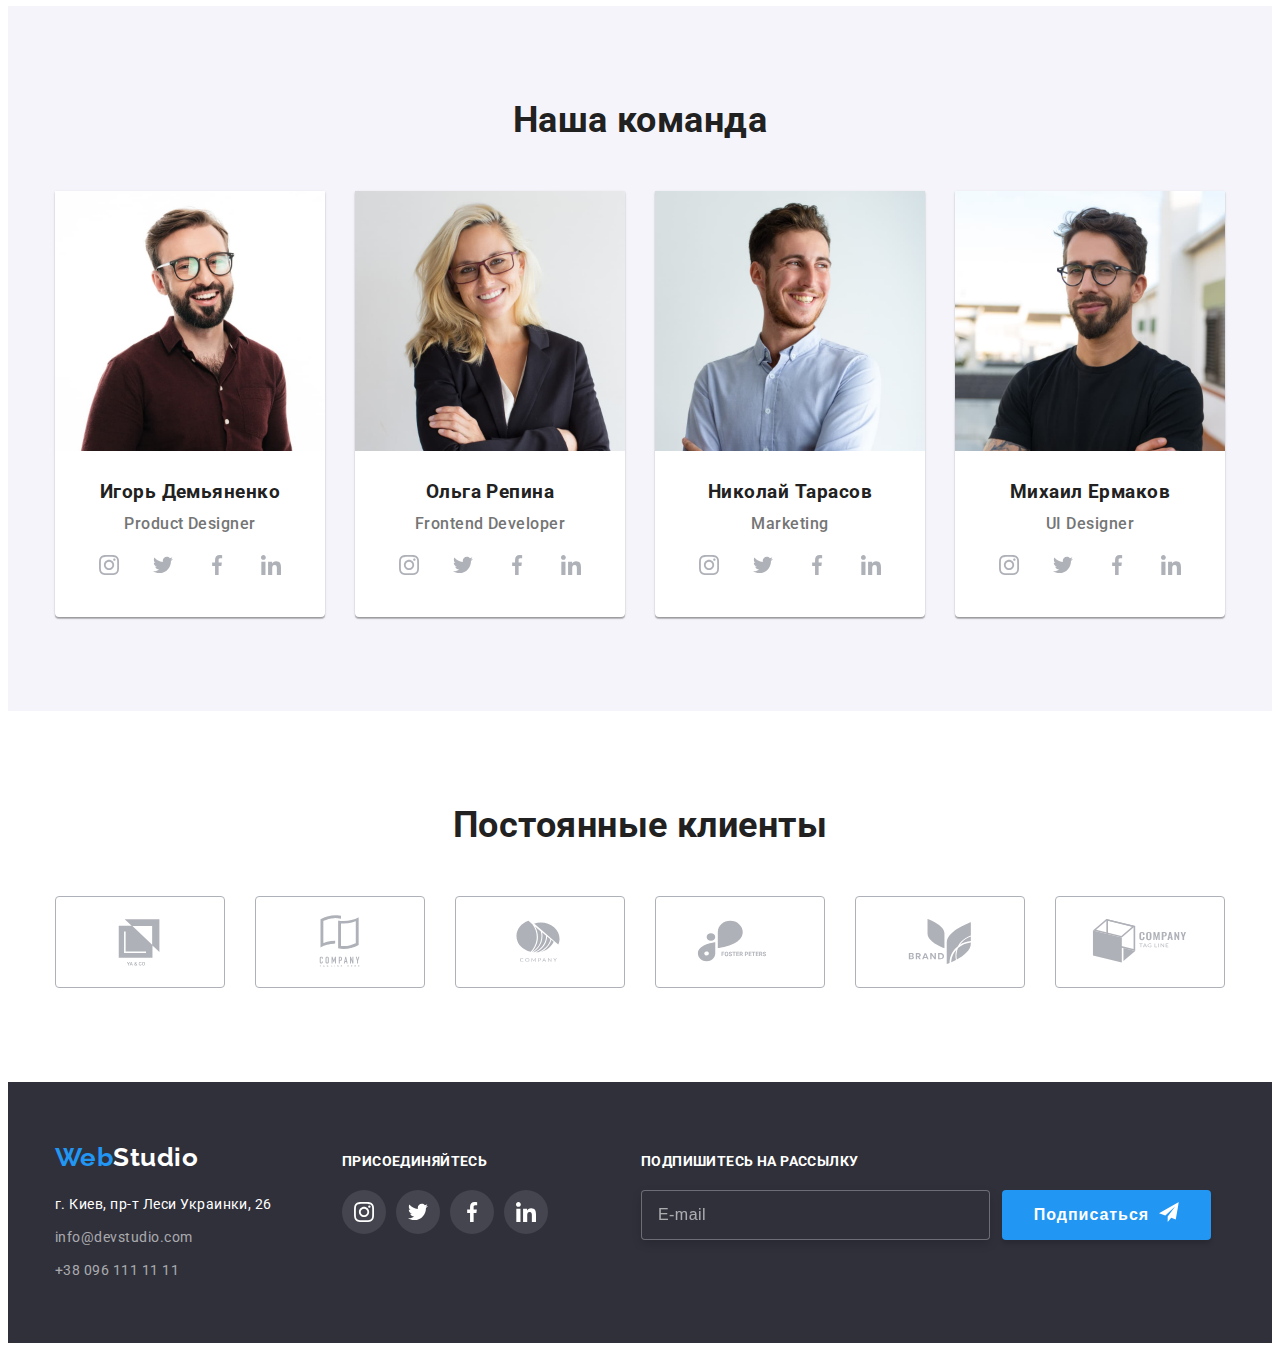
==== commit 8d74d308: "Добавляет изменения" ====
--- a/index.html
+++ b/index.html
@@ -79,28 +79,28 @@
           <h2 class="none">Преимущества</h2>
           <ul class="feature-list list">
             <li class="item">
-              <h3 class="title">ВНИМАНИЕ К ДЕТАЛЯМ</h3>
+              <h3 class="title">внимание к деталям</h3>
               <p class="text">
                 Идейные соображения, а также начало повседневной работы по
                 формированию позиции.
               </p>
             </li>
             <li class="item">
-              <h3 class="title">ПУНКТУАЛЬНОСТЬ</h3>
+              <h3 class="title">пунктуальность</h3>
               <p class="text">
                 Задача организации, в особенности же рамки и место обучения
                 кадров влечет за собой.
               </p>
             </li>
             <li class="item">
-              <h3 class="title">ПЛАНИРОВАНИЕ</h3>
+              <h3 class="title">планирование</h3>
               <p class="text">
                 Равным образом консультация с широким активом в значительной
                 степени обуславливает.
               </p>
             </li>
             <li class="item">
-              <h3 class="title">СОВРЕМЕННЫЕ ТЕХНОЛОГИИ</h3>
+              <h3 class="title">современные технологии</h3>
               <p class="text">
                 Значимость этих проблем настолько очевидна, что реализация
                 плановых заданий.
@@ -475,7 +475,7 @@
               name="check-form"
               required
             /><span class="check-icon none"></span>Соглашаюсь с рассылкой и
-            принимаю&nbsp<a class="link-form" href="">
+            принимаю&nbsp;<a class="link-form" href="">
               Условия договора</a
             ></label
           >
--- a/css/styles.css
+++ b/css/styles.css
@@ -35,10 +35,8 @@
 
 .container {
   width: 1200px;
-  padding-left: 15px;
-  padding-right: 15px;
-  margin-left: auto;
-  margin-right: auto;
+  padding: 0 15px;
+  margin:0 auto;
 }
 
 .list {
@@ -133,6 +131,7 @@
   letter-spacing: 0.02em;
   padding-top: 32px;
   padding-bottom: 32px;
+  transition: color 250ms cubic-bezier(0.4, 0, 0.2, 1);
 }
 
 /* Contact */
@@ -166,6 +165,8 @@
 
   padding-top: 32px;
   padding-bottom: 32px;
+  transition: color 250ms cubic-bezier(0.4, 0, 0.2, 1),
+    fill 250ms cubic-bezier(0.4, 0, 0.2, 1);
 }
 
 .site-nav .link:hover,
@@ -175,8 +176,6 @@
 .site-nav .active-link {
   color: var(--accent-color);
   fill: var(--accent-color);
-  transition: color 250ms cubic-bezier(0.4, 0, 0.2, 1),
-    fill 250ms cubic-bezier(0.4, 0, 0.2, 1);
 }
 
 .link.active-link::after {
@@ -308,6 +307,12 @@
 
 .cross-icon {
   fill: currentColor;
+  transition: fill 250ms cubic-bezier(0.4, 0, 0.2, 1);
+}
+
+.cross-icon:hover,
+.cross-icon:focus {
+  fill: var(--accent-color);
 }
 
 .button-portfolio {
@@ -775,7 +780,6 @@
   height: 92px;
   border: 1px solid #afb1b8;
   border-radius: 4px;
-  padding: 16px 32px;
   transition: fill 250ms cubic-bezier(0.4, 0, 0.2, 1),
     border-color 250ms cubic-bezier(0.4, 0, 0.2, 1);
 }
@@ -898,6 +902,11 @@
   display: flex;
 }
 
+.footer-social {
+  width: 206px;
+  margin-right: 93px;
+}
+
 /* .footer-social-list .item {
   width: 44px;
   height: 44px;
@@ -954,7 +963,7 @@
 
 .subscribe {
   width: 570px;
-  margin-left: 93px;
+  /* margin-left: 93px; */
 }
 
 .subscribe .form {
@@ -1027,7 +1036,7 @@
 
   min-width: 528px;
   min-height: 581px;
-  padding: 8px;
+  padding: 40px;
 
   background-color: var(--primary-white-color);
   box-shadow: 0px 1px 3px rgba(0, 0, 0, 0.12), 0px 1px 1px rgba(0, 0, 0, 0.14),
@@ -1036,9 +1045,6 @@
 }
 
 /* Form styles */
-.user-form {
-  padding: 40px;
-}
 
 .caption-form {
   color: var(--title-text-color);
@@ -1124,13 +1130,19 @@
 .check-form {
   display: inline-flex;
   margin-right: 7px;
+  cursor: pointer;
 }
 
 .agree-form {
+  display: flex;
+  align-items: center;
+  justify-content: center;
+
   font-size: 14px;
   line-height: 1.71;
   letter-spacing: 0.03em;
   color: var(--primary-text-color);
+  
 }
 
 .check-icon {
@@ -1139,7 +1151,6 @@
 
   border: 2px solid var(--title-text-color);
   border-radius: 2px;
-  cursor: pointer;
   margin-right: 7px;
 
   transition: background-color 250ms cubic-bezier(0.4, 0, 0.2, 1),
